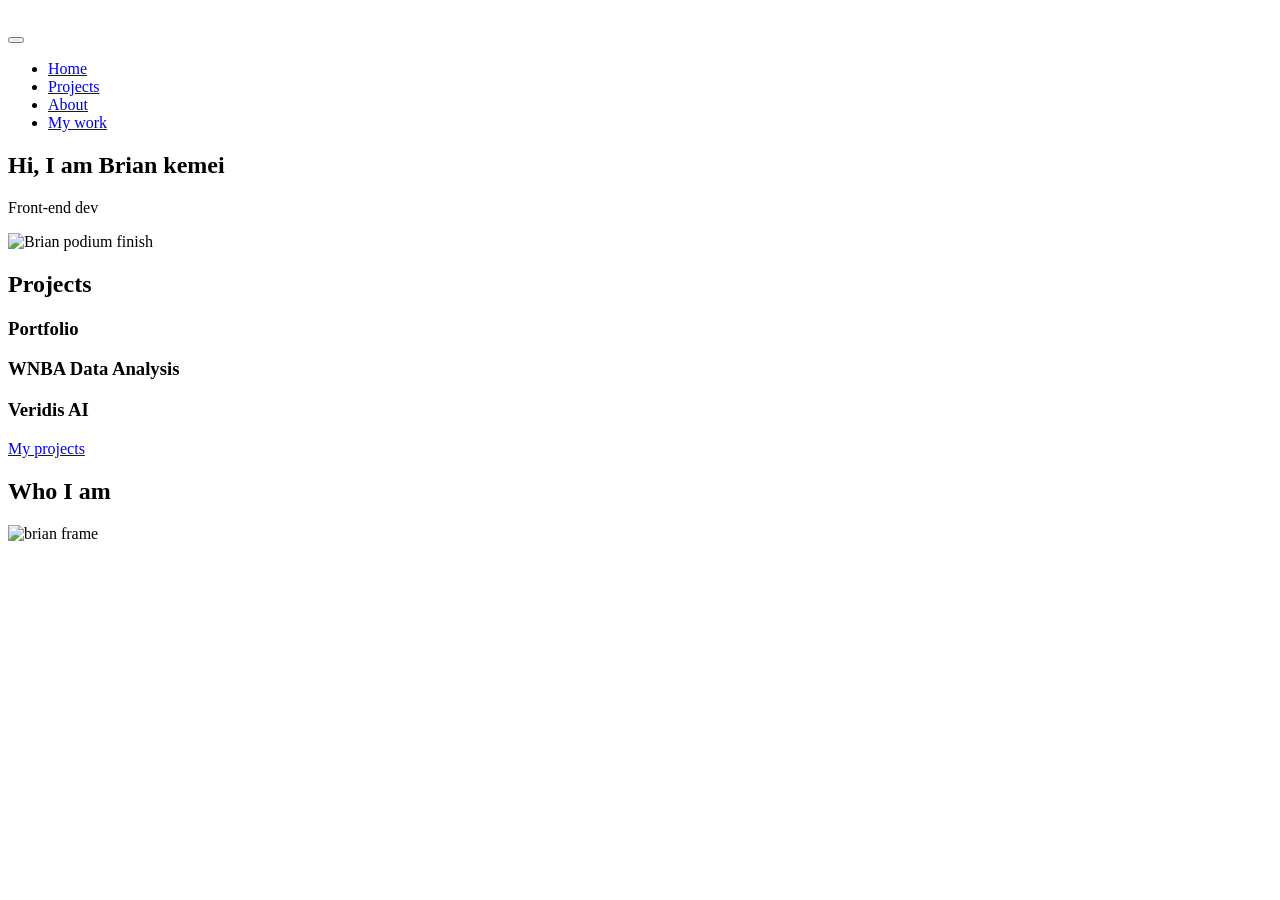
==== Brian.html @ f70ba1d6 "Adding the sections" ====
<!DOCTYPE html>
<html lang="en">
<head>
    <meta charset="UTF-8">
    <meta name="viewport" content="width=device-width, initial-scale=1.0">
    <title>Brian Portfolio Website</title>

    <link rel="stylesheet" href="https://cdnjs.cloudflare.com/ajax/libs/normalize/7.0.0/normalize.min.css">
    <link rel="stylesheet" href="https://cdnjs.cloudflare.com/ajax/libs/font-awesome/5.11.2/css/all.css" integrity="sha256-46qynGAkLSFpVbEBog43gvNhfrOj+BmwXdxFgVK/Kvc=" crossorigin="anonymous" />
</head>
<body>
    <!--heade section-->
    <header>
        <div class="logo">
            <img src="Resources\Brian-1.JPG" alt="">       

        </div>
        <!--Toggle button to open and close navigation-->
        <button class="nav-toggle" aria-label="toggle navigation">
            <span class="hamburger"></span>
        </button>

        <!--Navigation links-->
        <nav class="nav">
            <ul class="nav__list">
                <li class="nav__item"> <a href="#home" class="nav__link"> Home </a></li>
                <li class="nav__item"> <a href="#services" class="nav__link">Projects </a></li>
                <li class="nav__item"> <a href="#about" class="nav__link"> About </a></li>
                <li class="nav__item"> <a href="#work" class="nav__link"> My work </a></li>
            </ul>
        </nav>        
    </header>
    <!--Introduction section-->
     <section class="intro" id="home">
        <h1 class="section__title section__title--intro">
            Hi, I am <strong>Brian kemei</strong>
        </h1>
        <p class="section__subtitle section__subtitle--intro"> Front-end dev </p>
        <img src="Resources\athlete.JPG" alt="Brian podium finish">
     </section>
     <!--Projects section-->
     <section class="my-projects" id="projects">
        <h2 class="section__title section__title--projects">Projects </h2> 
        
        <div class="projects">
            <div class="projects">
            <h3>Portfolio </h3>
            <p> </p>
        </div>
        <!-- project 2-->
         <div class="projects">
            <h3> WNBA Data Analysis </h3>
            <p> </p>
        </div>
        <!--Project 3-->

        <div class="projects">
            <h3>Veridis AI </h3>
            <p> </p>
        </div>

        </div>
        <a href="#work" class="btn">My projects </a>

     </section>

     <!--About section-->
     <section class="about" id="about">
        <h2 class="section__title section__title--about"> Who I am</h2>
        <p class="section__subtitle section__subtitle--about"></p>
        <div class="about-me__body">
            <p>

            </p>

        </div>
        <img src="Resources\Briank.jpg" alt="brian frame">

     </section>
     <!--My work-->
    
</body>
</html>
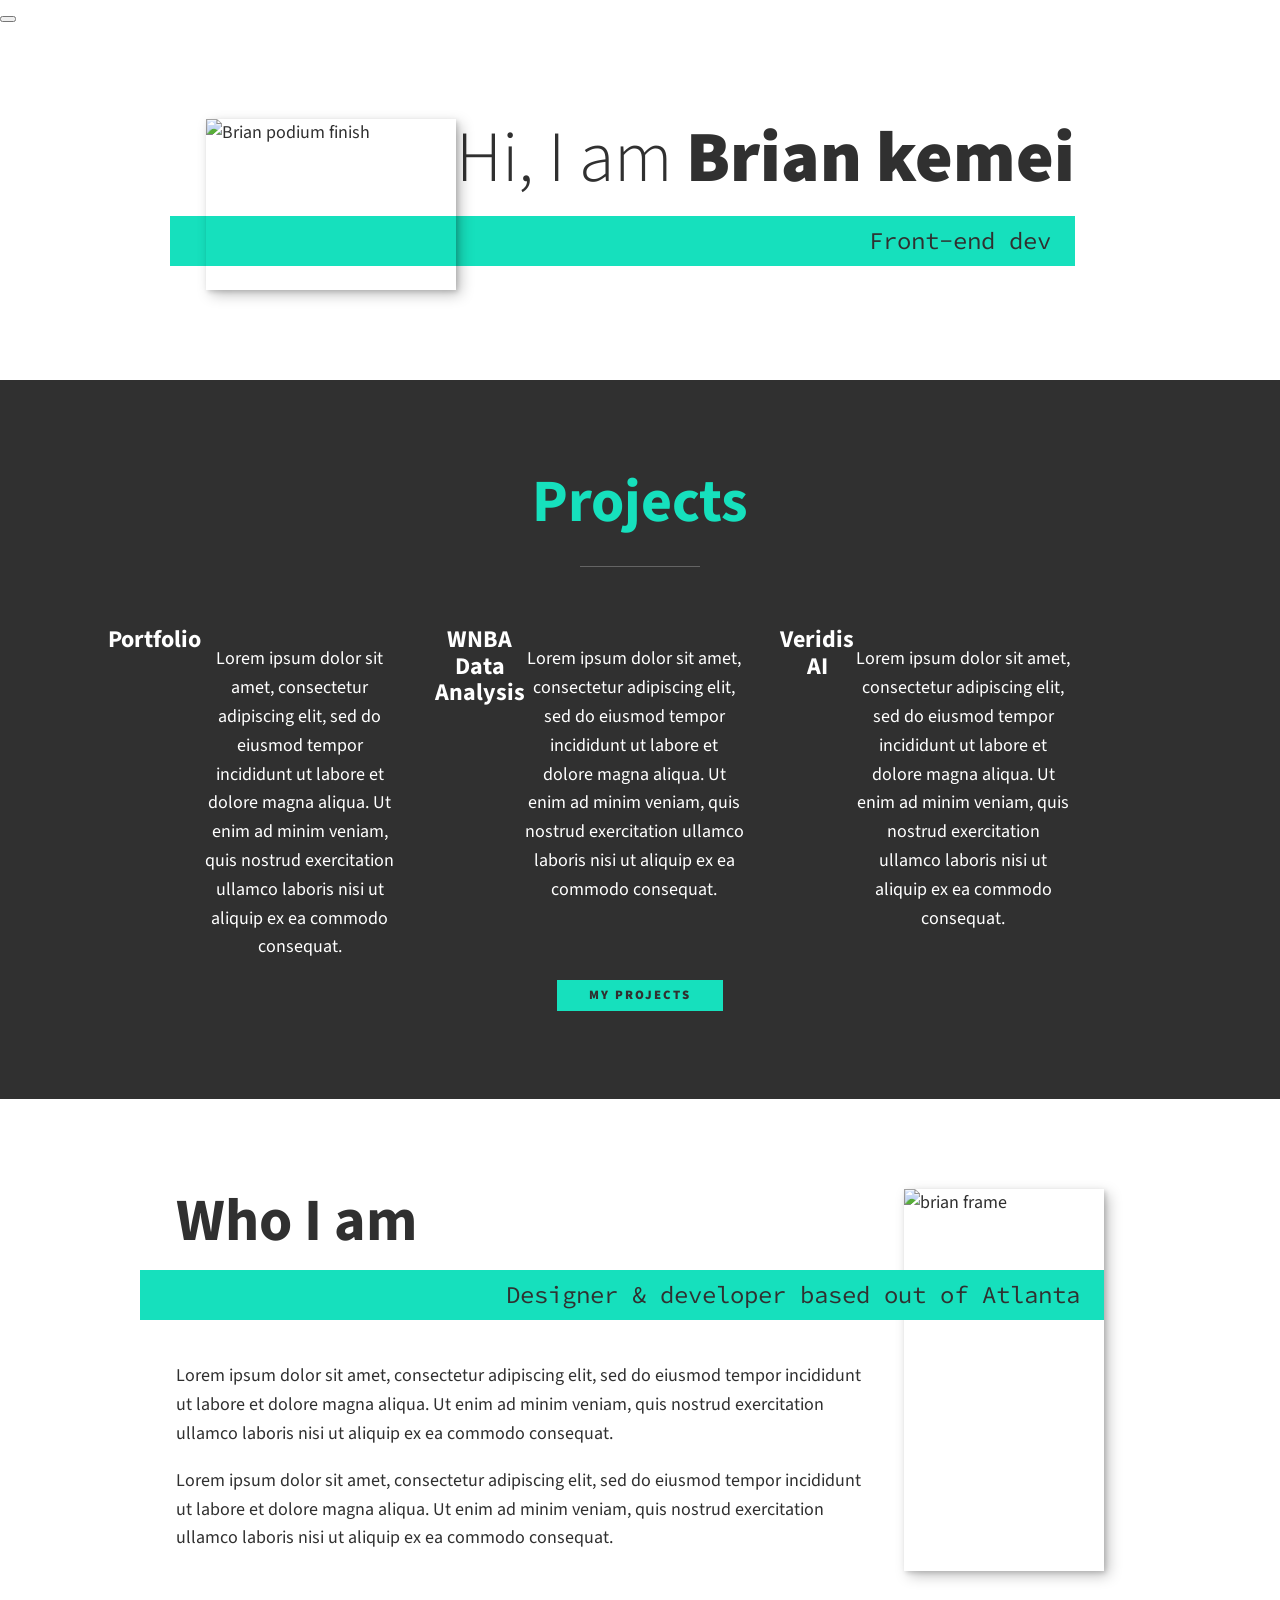
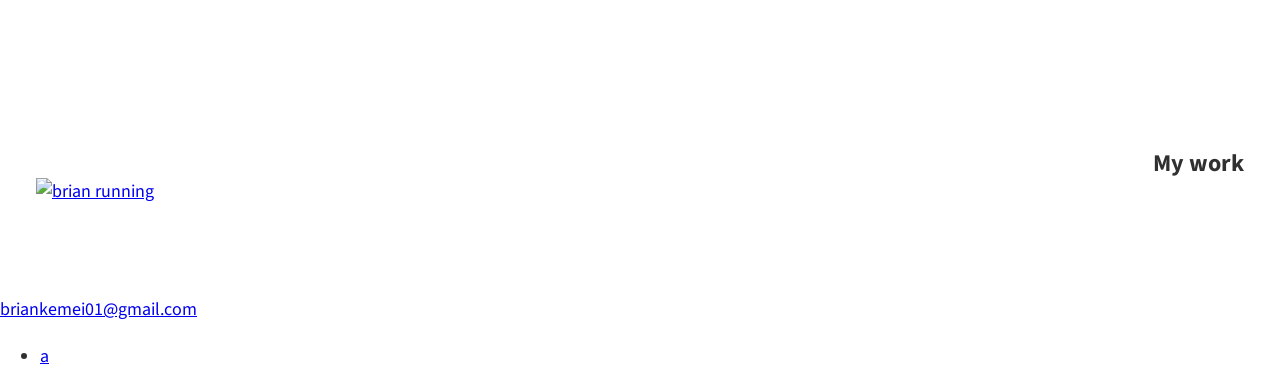
==== commit 9baacc58: "style on the project, about, intro sections" ====
--- a/Brian.html
+++ b/Brian.html
@@ -7,12 +7,18 @@
 
     <link rel="stylesheet" href="https://cdnjs.cloudflare.com/ajax/libs/normalize/7.0.0/normalize.min.css">
     <link rel="stylesheet" href="https://cdnjs.cloudflare.com/ajax/libs/font-awesome/5.11.2/css/all.css" integrity="sha256-46qynGAkLSFpVbEBog43gvNhfrOj+BmwXdxFgVK/Kvc=" crossorigin="anonymous" />
+
+    <!--stylesheet-->
+    <link rel="stylesheet" href="style.css">
+
+    <!-- fonts -->
+        <link href="https://fonts.googleapis.com/css?family=Source+Code+Pro:400,900|Source+Sans+Pro:300,900&display=swap" rel="stylesheet">
 </head>
 <body>
-    <!--heade section-->
+    <!--header section-->
     <header>
         <div class="logo">
-            <img src="Resources\Brian-1.JPG" alt="">       
+            <img src="Resources\profile-pic-2.png" alt="">       
 
         </div>
         <!--Toggle button to open and close navigation-->
@@ -36,28 +42,29 @@
             Hi, I am <strong>Brian kemei</strong>
         </h1>
         <p class="section__subtitle section__subtitle--intro"> Front-end dev </p>
-        <img src="Resources\athlete.JPG" alt="Brian podium finish">
+        <img src="Resources\athlete.JPG" alt="Brian podium finish" class="intro__img">
      </section>
      <!--Projects section-->
      <section class="my-projects" id="projects">
         <h2 class="section__title section__title--projects">Projects </h2> 
         
         <div class="projects">
+
             <div class="projects">
             <h3>Portfolio </h3>
-            <p> </p>
-        </div>
+            <p>Lorem ipsum dolor sit amet, consectetur adipiscing elit, sed do eiusmod tempor incididunt ut labore et dolore magna aliqua. Ut enim ad minim veniam, quis nostrud exercitation ullamco laboris nisi ut aliquip ex ea commodo consequat.</p>
+            </div>
         <!-- project 2-->
-         <div class="projects">
+            <div class="projects">
             <h3> WNBA Data Analysis </h3>
-            <p> </p>
-        </div>
+            <p>Lorem ipsum dolor sit amet, consectetur adipiscing elit, sed do eiusmod tempor incididunt ut labore et dolore magna aliqua. Ut enim ad minim veniam, quis nostrud exercitation ullamco laboris nisi ut aliquip ex ea commodo consequat.</p>
+            </div>
         <!--Project 3-->
 
-        <div class="projects">
+            <div class="projects">
             <h3>Veridis AI </h3>
-            <p> </p>
-        </div>
+            <p>Lorem ipsum dolor sit amet, consectetur adipiscing elit, sed do eiusmod tempor incididunt ut labore et dolore magna aliqua. Ut enim ad minim veniam, quis nostrud exercitation ullamco laboris nisi ut aliquip ex ea commodo consequat.</p>
+            </div>
 
         </div>
         <a href="#work" class="btn">My projects </a>
@@ -65,19 +72,42 @@
      </section>
 
      <!--About section-->
-     <section class="about" id="about">
+     <section class="about-me" id="about">
         <h2 class="section__title section__title--about"> Who I am</h2>
-        <p class="section__subtitle section__subtitle--about"></p>
+        <p class="section__subtitle section__subtitle--about"> Designer & developer based out of Atlanta</p>
         <div class="about-me__body">
-            <p>
-
-            </p>
+            <p>Lorem ipsum dolor sit amet, consectetur adipiscing elit, sed do eiusmod tempor incididunt ut labore et dolore magna aliqua. Ut enim ad minim veniam, quis nostrud exercitation ullamco laboris nisi ut aliquip ex ea commodo consequat.</p>
+            <p>Lorem ipsum dolor sit amet, consectetur adipiscing elit, sed do eiusmod tempor incididunt ut labore et dolore magna aliqua. Ut enim ad minim veniam, quis nostrud exercitation ullamco laboris nisi ut aliquip ex ea commodo consequat.</p>
 
         </div>
-        <img src="Resources\Briank.jpg" alt="brian frame">
+        <img src="Resources\Briank.jpg" alt="brian frame" class="about__me--img">
 
      </section>
      <!--My work-->
+     <section class="my-work" id="work">
+        <h2 class="section__subtitle"> My work</h2>
+        <p class="section__subtitle"> </p>
+
+        <div class="Portfolio">
+            <!--portfolio item 00-->
+            <a href="#" class="Portfolio__item"> 
+                <img src="Resources\education.png" alt="brian running">
+            </a>
+
+        </div>
+
+     </section>
+
+     <!--footer-->
+     <footer >
+        <a href="mailto:briankemei01@gmail.com" class="footer--link">briankemei01@gmail.com</a>
+
+        <!--social media links-->
+        <ul class="social__list">
+            <li class="social__list--item"> <a class="social__list--link" href="https://codepen.io">a</a></li>
+        </ul>
+
+     </footer>
     
 </body>
 </html>
--- a/style.css
+++ b/style.css
@@ -0,0 +1,244 @@
+*,
+*::before,
+*::after{
+    box-sizing: border-box;
+}
+:root{
+    --ff-primary:'Source Sans Pro', sans-serif ;
+    --ff-secondary:'Source Code Pro', monospace ;
+    --fw-reg: 300;
+    --fw-bold: 900;
+    
+    --clr-light: #fff;
+    --clr-dark: #303030;
+    --clr-accent: #16e0bd;
+    
+    --fs-h1: 3rem;
+    --fs-h2: 2.25rem;
+    --fs-h3: 1.25rem;
+    --fs-body: 1rem;
+
+    /*box shadow*/
+    --bs:0.25em 0.25em 0.75em rgba(0,0,0,0.25),
+    0.125em 0.125em 0.25em rgba(0,0,0,.15);
+}
+@media (min-width: 800px) {
+    :root {
+        --fs-h1: 4.5rem;
+        --fs-h2: 3.75rem;
+        --fs-h3: 1.5rem;
+        --fs-body: 1.125rem;
+    }
+}
+
+body{
+    background: var(--clr-light);
+    color: var(--clr-dark);
+    margin: 0;
+    font-family: var(--ff-primary);
+    font-size: var(--fs-body);
+    line-height: 1.6;
+}
+section{
+    padding: 5em 2em;
+}
+
+img{
+    display: block;
+    max-width: 100%;
+}
+
+strong{ font-weight: var(--fw-bold);}
+
+:focus{
+    outline: 3px solid var(--clr-accent);
+    outline-offset: 3px;
+}
+
+.btn{
+    display:inline;
+    padding: .5em 2.5em;
+    background: var(--clr-accent);
+    color: var(--clr-dark);
+    text-decoration: none;
+    cursor: pointer;
+    font-size: .8rem;
+    text-transform: uppercase;
+    letter-spacing: 2px;
+    font-weight: var(--fw-bold);
+    transition: transform 200ms ease-in-out;
+    }
+
+.btn:hover{
+    transform: scale(1.1);
+}
+/*Typography*/
+h1,
+h2,
+h3{
+    line-height: 1.1;
+    margin: 0;
+
+}
+h1{font-size: var(--fs-h1);}
+h2{font-size: var(--fs-h2);}
+h3{font-size: var(--fs-h3);}
+
+.section__title{
+    margin-bottom: .25em;
+}
+
+.section__title--intro{
+    font-weight: var(--fw-reg);
+}
+.section__subtitle--intro strong{
+    display: block;
+}
+
+.section__subtitle{
+    margin: 0;
+    font-size: var(--fs-h3);
+}
+
+.section__subtitle--intro,
+.section__subtitle--about{
+    background: var(--clr-accent);
+    font-family: var(--ff-secondary);
+    margin-bottom: 1em;
+    padding: .25em 1em;
+}
+
+/*Header*/
+nav {display: none;}
+
+/*intro section*/
+.intro{
+    position: relative;
+}
+
+.intro__img{
+    box-shadow: var(--bs);
+}
+
+.section__subtitle--intro{
+    display: inline-block;
+}
+
+@media(min-width: 600px) {
+    .intro{
+        display: grid;
+        width: min-content;
+        margin: 0 auto;
+        grid-template-columns: 1em;
+       
+       
+        grid-template-areas: 
+        "img title"
+        "img subtitle";
+        grid-template-columns: min-content max-content;
+    }
+    .intro__img{
+        grid-area: img;
+        min-width: 250px;
+        position: relative;
+        z-index: 2;
+    }
+
+    /*layout purpose*/
+    .section__subtitle{
+        align-self: start;
+        grid-column: -1/1;
+        grid-row: 2;
+        text-align: right;
+        position: relative;
+        left: -1.5em;
+        width: calc(100% + 1.5em);
+
+    }
+}
+
+/*Projects section*/
+.my-projects{
+    background-color: var(--clr-dark);
+    /*background-image: url();*/
+    background-size: cover;
+    background-blend-mode: multiply;
+    color: var(--clr-light);
+    text-align: center;
+    
+}
+.section__title--projects{
+    color: var(--clr-accent);
+    position: relative;
+}
+.section__title--projects::after{
+    content: '';
+    display: block;
+    width: 2em;
+    height: 1px;
+    margin: 0.5em auto 1em;
+    background: var(--clr-light);
+    opacity: 0.25;
+
+}
+.projects {
+    margin-bottom: 4em;
+}
+
+.projects {
+    max-width: 500px;
+    margin: 0 auto;
+}
+
+@media (min-width: 800px) {
+    .projects{
+        display: flex;
+        max-width: 1000px;
+        margin-left:2em ;
+    }
+    .service + .service{
+        margin-left: 2em;
+    }
+}
+
+/*About me section*/
+
+.about-me{
+    max-width: 1000px;
+    margin: 0 auto;
+
+}
+.about__me--img{
+    box-shadow: var(--bs);
+}
+
+@media (min-width:600px){
+    .about-me{
+        display: grid;
+        grid-template-columns: 1fr 200px;
+        grid-template-areas: 
+        "title img"
+        "subtitle img"
+        "text img";
+        grid-column-gap:2em;
+    }
+    
+    .section__title{
+        grid-area: title;
+
+    }
+    .section__subtitle--about{
+        grid-column: 1/-1;
+        grid-row:2;
+
+    }
+
+    .about__me--img{
+        grid-row: 1/-1;
+        grid-column: 2;
+
+    }
+
+}
+
+
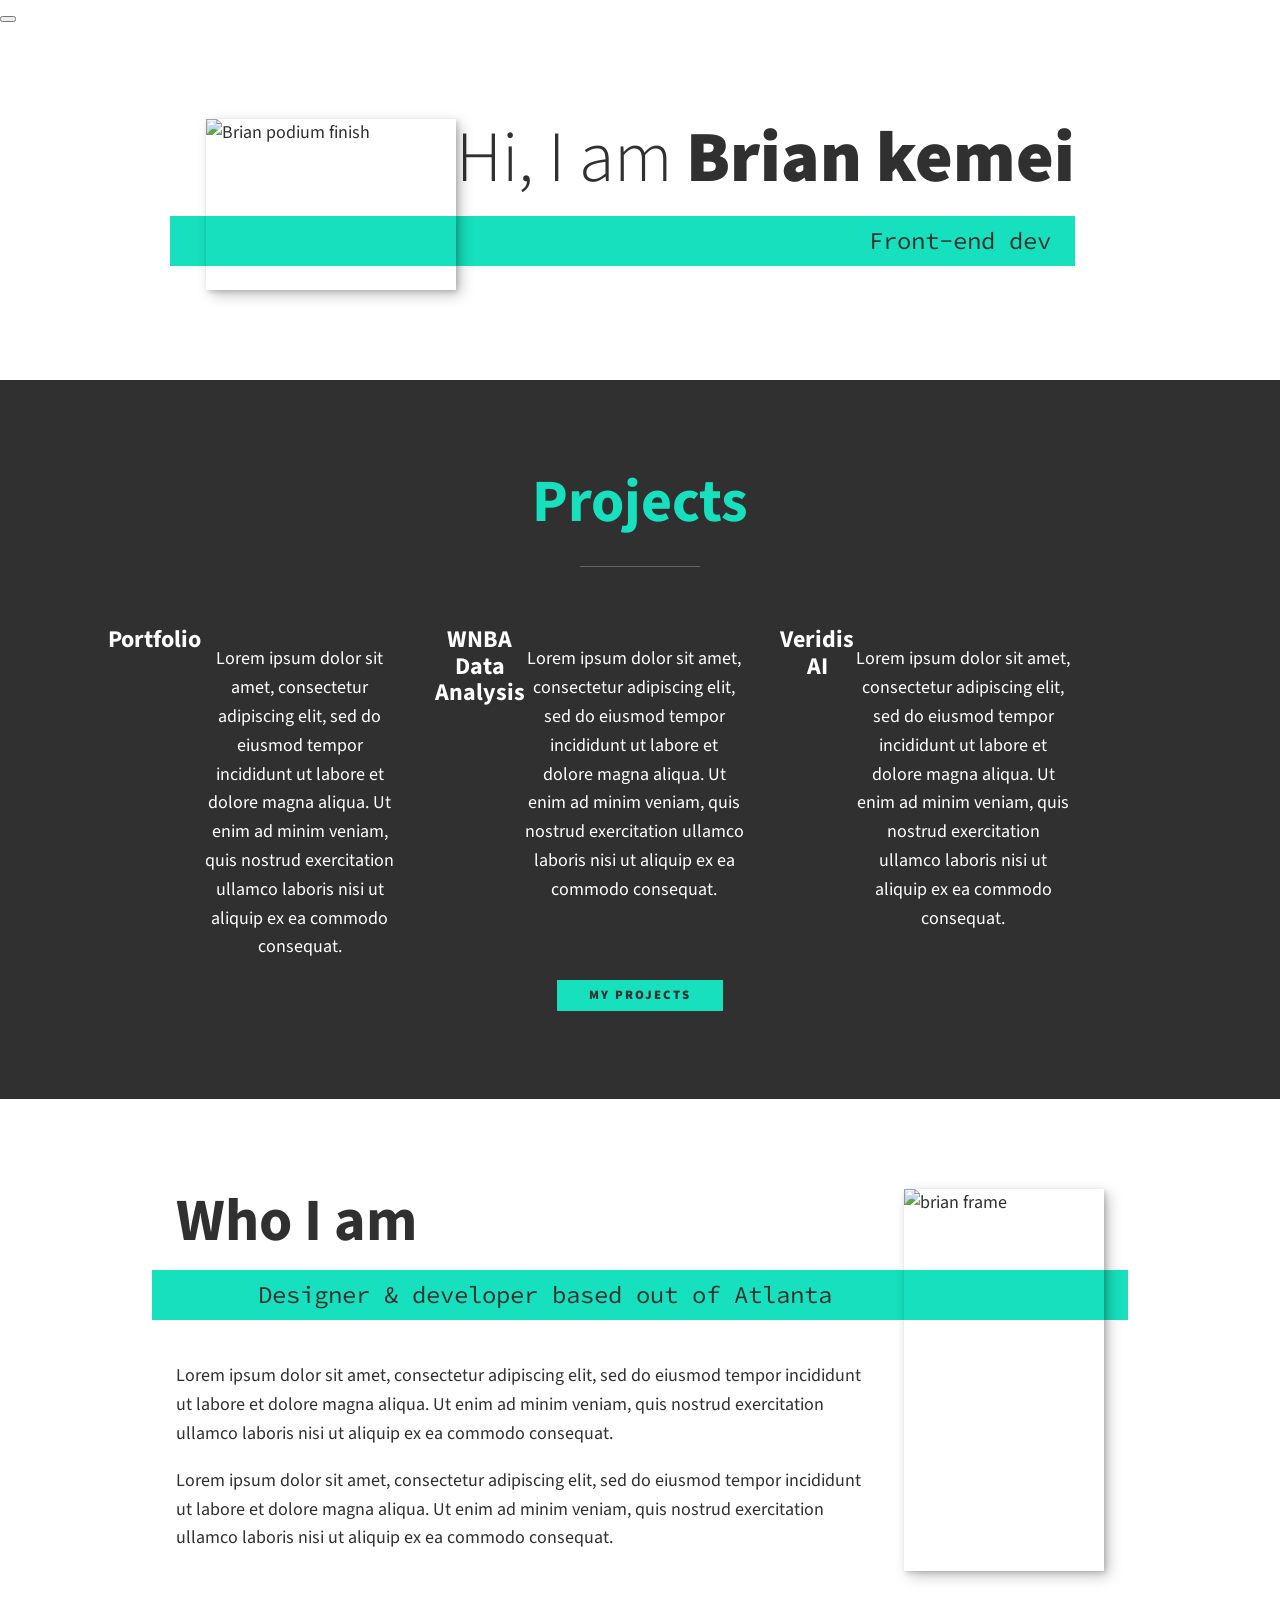
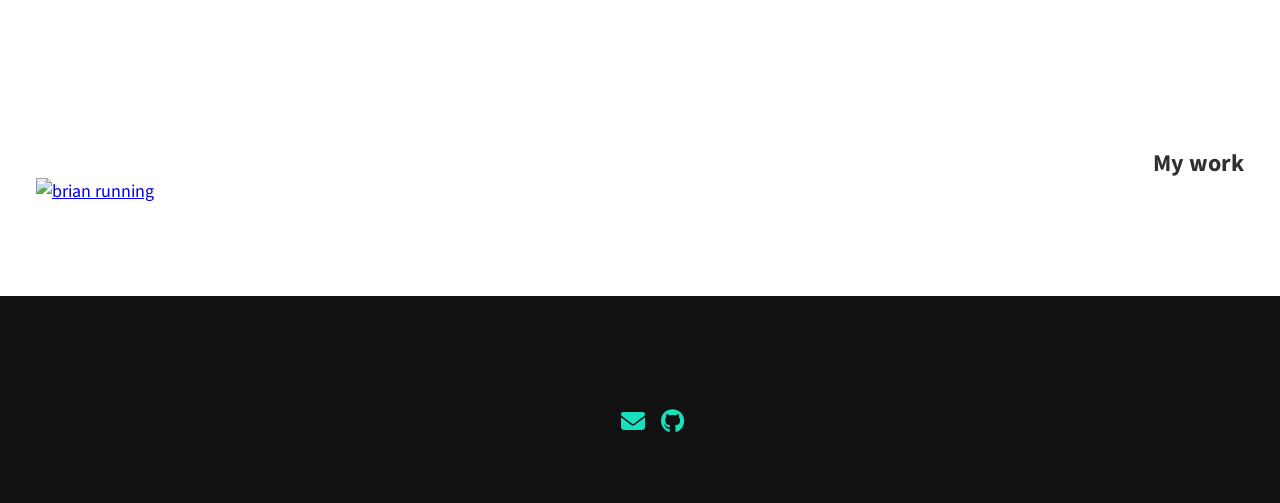
==== commit ae7e8b60: "style on the footer section and added links" ====
--- a/Brian.html
+++ b/Brian.html
@@ -5,8 +5,8 @@
     <meta name="viewport" content="width=device-width, initial-scale=1.0">
     <title>Brian Portfolio Website</title>
 
+    <link rel="stylesheet" href="https://cdnjs.cloudflare.com/ajax/libs/font-awesome/6.5.1/css/all.min.css">
     <link rel="stylesheet" href="https://cdnjs.cloudflare.com/ajax/libs/normalize/7.0.0/normalize.min.css">
-    <link rel="stylesheet" href="https://cdnjs.cloudflare.com/ajax/libs/font-awesome/5.11.2/css/all.css" integrity="sha256-46qynGAkLSFpVbEBog43gvNhfrOj+BmwXdxFgVK/Kvc=" crossorigin="anonymous" />
 
     <!--stylesheet-->
     <link rel="stylesheet" href="style.css">
@@ -18,7 +18,7 @@
     <!--header section-->
     <header>
         <div class="logo">
-            <img src="Resources\profile-pic-2.png" alt="">       
+            <!--<img src="Resources\profile-pic-2.png" alt="">    -->  
 
         </div>
         <!--Toggle button to open and close navigation-->
@@ -99,13 +99,24 @@
      </section>
 
      <!--footer-->
-     <footer >
-        <a href="mailto:briankemei01@gmail.com" class="footer--link">briankemei01@gmail.com</a>
-
+     <footer class="footer">
+        
         <!--social media links-->
         <ul class="social__list">
-            <li class="social__list--item"> <a class="social__list--link" href="https://codepen.io">a</a></li>
+            
+            
+            <li class="social__list--item">
+                <a class="social__list--link" href="mailto:briankemei01@gmail.com"><i class="fa-solid fa-envelope"></i></a>
+            </li>
+
+            <li class="social__list--item">
+                <a class="social__list--link" href="https://github.com/briankemei"><i class="fa-brands fa-github"></i></a>
+            </li>
+             <li class="social__list--item">
+                <a class="social__list--link" href="https://www.linkedin.com/in/briankemei/"><i class="fa-brands fa-square-linkedin"></i></a>
+            </li>
         </ul>
+        
 
      </footer>
     
--- a/style.css
+++ b/style.css
@@ -230,15 +230,53 @@
     .section__subtitle--about{
         grid-column: 1/-1;
         grid-row:2;
+        position: relative;
+        left: -1em;
+        width: calc(100% + 2em);
+        padding-left: 1em;
+        padding-right: calc(200px + 4em);
 
     }
 
     .about__me--img{
-        grid-row: 1/-1;
+        grid-row: img;
         grid-column: 2;
-
-    }
-
-}
-
-
+        position: relative;
+        z-index: 2;
+
+    }
+
+}
+
+.footer{
+    background:#111 ;
+    color: var(--clr-accent);
+    text-align: center;
+    padding: 2.5em 0;
+    font-size: var(--fs-h3);
+}
+.footer a{
+    color:inherit;
+    text-decoration: none;
+
+}
+.footer--link:hover,
+.social-list__link:hover{
+    opacity:.7;
+}
+
+.footer--link:hover{
+    text-decoration: underline;
+}
+.social__list{
+    list-style: none;
+    display: flex;
+    justify-content: center;
+    margin: 2em 0 0;
+}
+.social__list--item{
+    margin: 0 .5rem;
+
+}
+
+
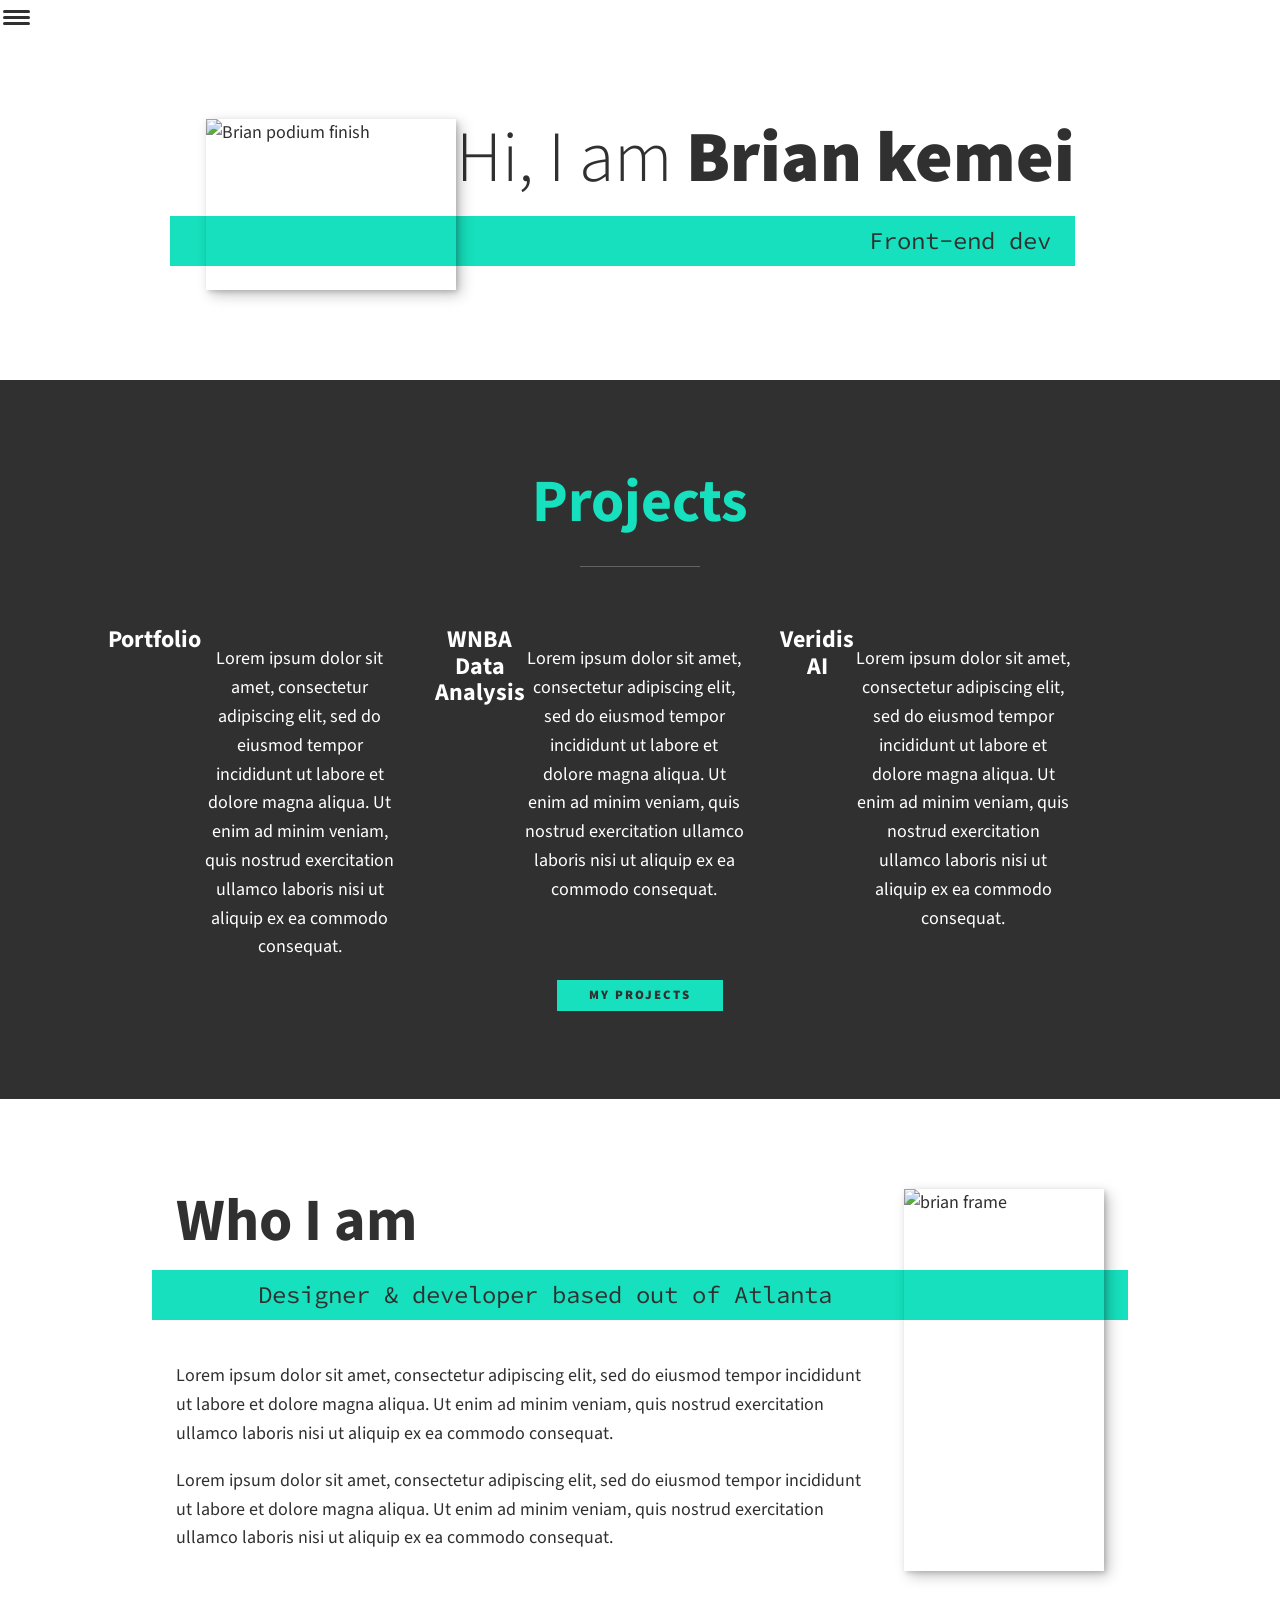
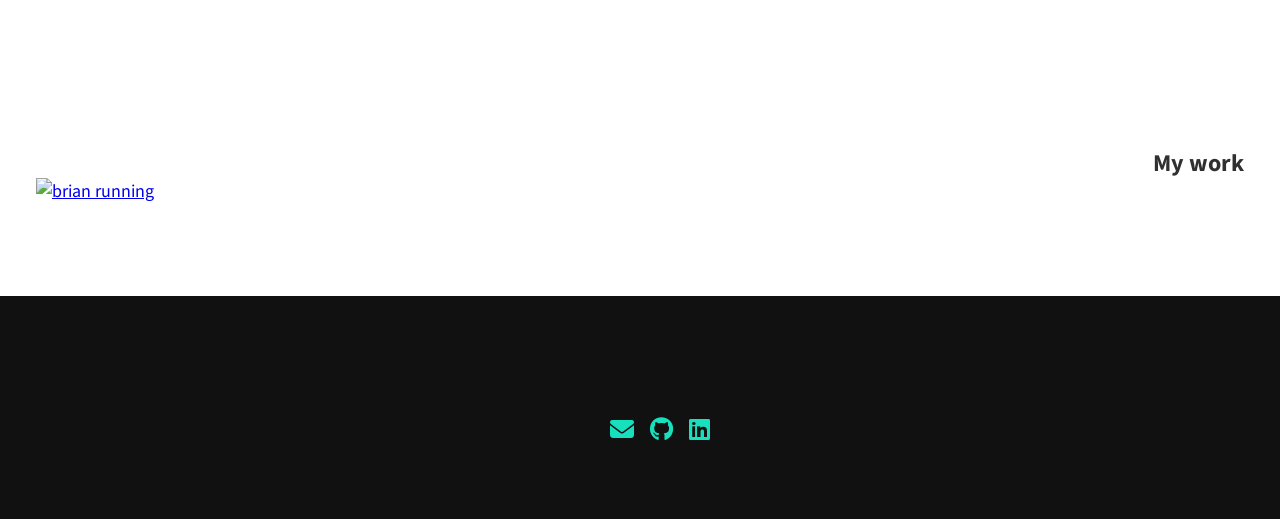
==== commit cb225435: "Style on hamburger, navigation link" ====
--- a/Brian.html
+++ b/Brian.html
@@ -102,8 +102,7 @@
      <footer class="footer">
         
         <!--social media links-->
-        <ul class="social__list">
-            
+        <ul class="social__list">           
             
             <li class="social__list--item">
                 <a class="social__list--link" href="mailto:briankemei01@gmail.com"><i class="fa-solid fa-envelope"></i></a>
@@ -113,7 +112,7 @@
                 <a class="social__list--link" href="https://github.com/briankemei"><i class="fa-brands fa-github"></i></a>
             </li>
              <li class="social__list--item">
-                <a class="social__list--link" href="https://www.linkedin.com/in/briankemei/"><i class="fa-brands fa-square-linkedin"></i></a>
+                <a class="social__list--link" href="https://www.linkedin.com/in/briankemei"><i class="fa-brands fa-linkedin"></i></a>
             </li>
         </ul>
         
--- a/style.css
+++ b/style.css
@@ -109,8 +109,84 @@
 }
 
 /*Header*/
-nav {display: none;}
-
+
+.header{
+    display: flex;
+    justify-content: space-between;
+    padding: 1em;
+
+}
+
+.logo{
+    max-width: 100px;
+}
+.nav{
+    position: fixed;
+    background: var(--clr-dark);
+    color: var(--clr-light);
+    top: 0;
+    bottom: 0;
+    left: 0;
+    right: 0;
+    z-index: 0;
+    transform: translate(100%);
+    transition: transfrom 250ms cubic-bezier(.5, 0, .5, 1);
+}
+.nav__list{
+    list-style: none;
+    display: flex;
+    height: 100%;
+    flex-direction: column;
+    justify-content: space-evenly;
+    align-items: center;
+    margin: 0;
+    padding: 0;
+
+}
+.nav__link{
+    color: inherit;
+    font-weight: var(--fw-bold);
+    font-size: var(--fs-h5);
+    text-decoration: none;
+}
+.nav__link:hover{
+    color: var(--clr-accent);
+}
+.nav-toggle{
+    padding: .25em;
+    background: transparent;
+    border: 0;
+}
+/*Hamburger*/
+
+.hamburger{
+    
+    display: block;    
+    position: relative;
+}
+.hamburger,
+.hamburger::before,
+.hamburger::after {
+    background: var(--clr-dark);
+    width: 2em;
+    height: 3px;
+    border-radius: 1em;
+    transition: transform 250ms ease-in-out;
+}
+
+.hamburger::before,
+.hamburger::after {
+    content: '';
+    position: absolute;
+    left: 0;
+    right: 0;
+}
+.hamburger::before{
+    top:6px;
+}
+.hamburger::after{
+    bottom: 6px;
+}
 /*intro section*/
 .intro{
     position: relative;
@@ -275,8 +351,7 @@
     margin: 2em 0 0;
 }
 .social__list--item{
-    margin: 0 .5rem;
-
-}
-
-
+    margin:.5rem;
+}
+
+
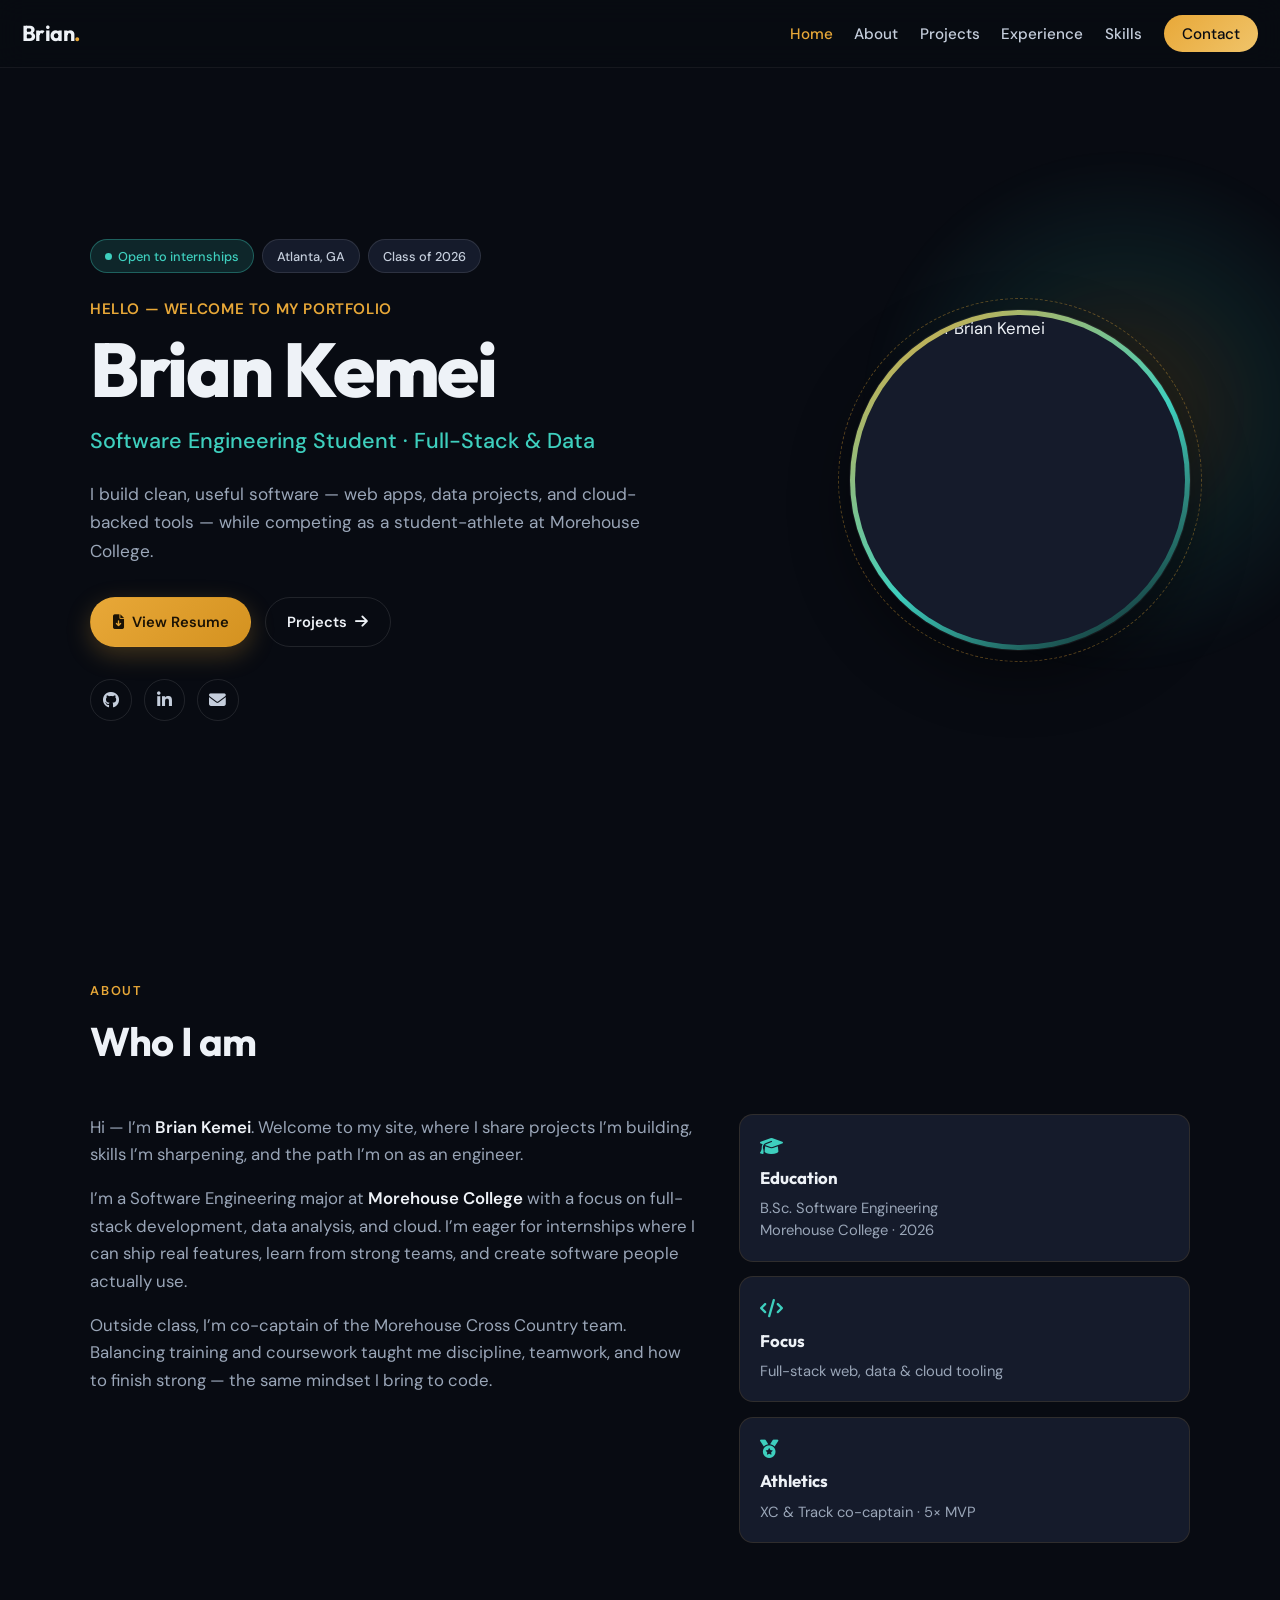
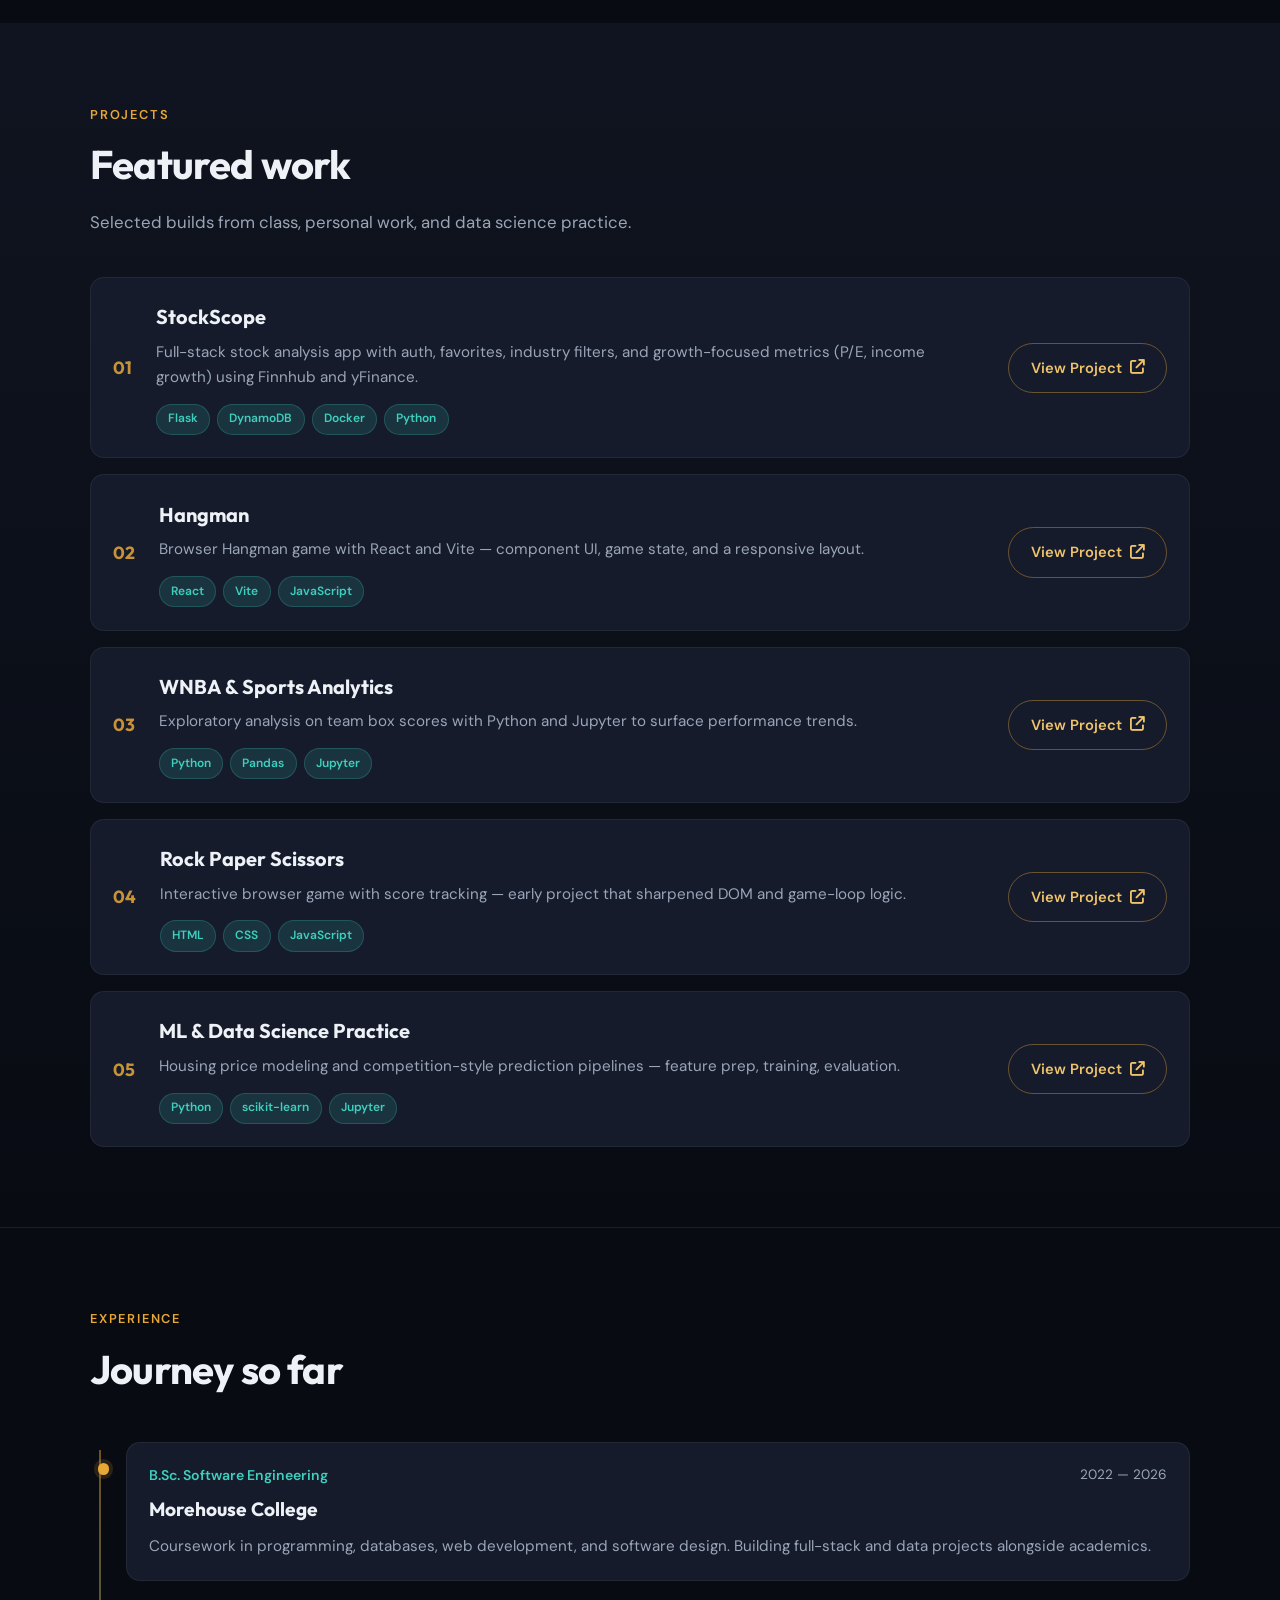
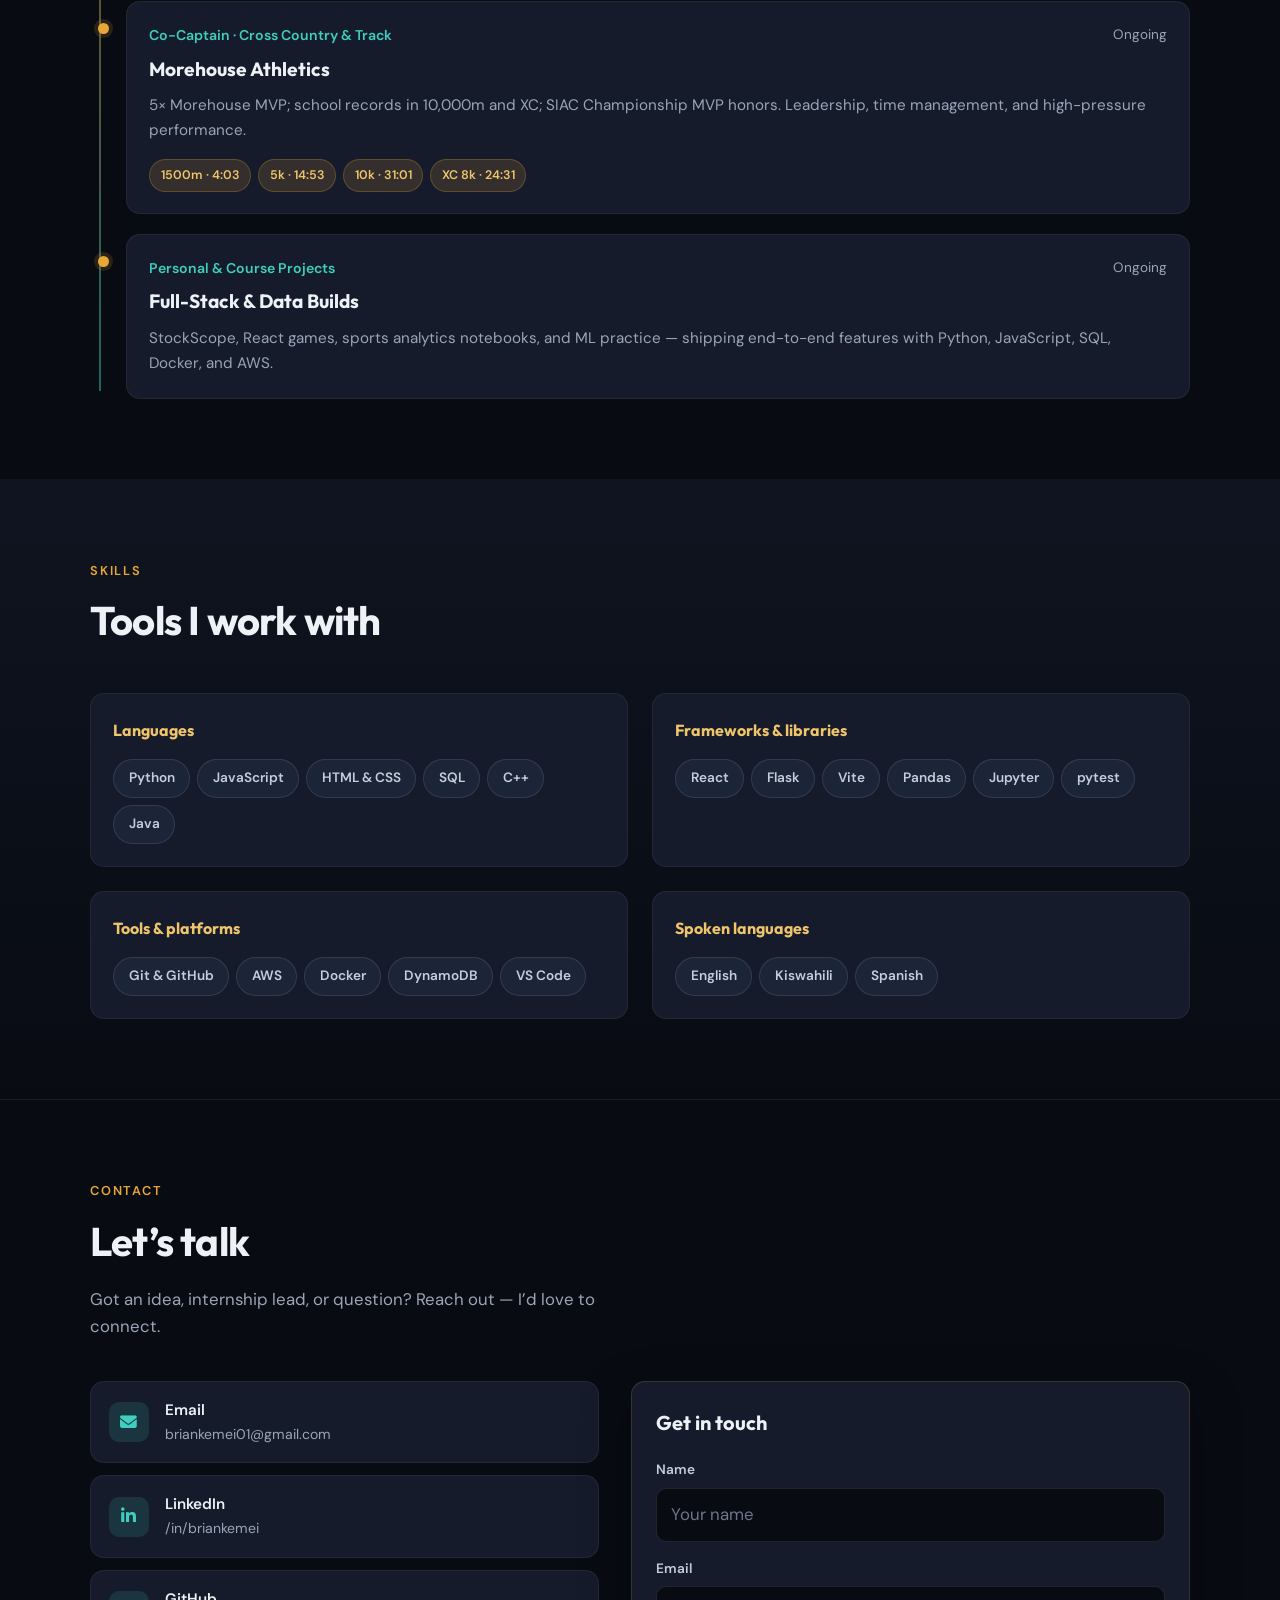
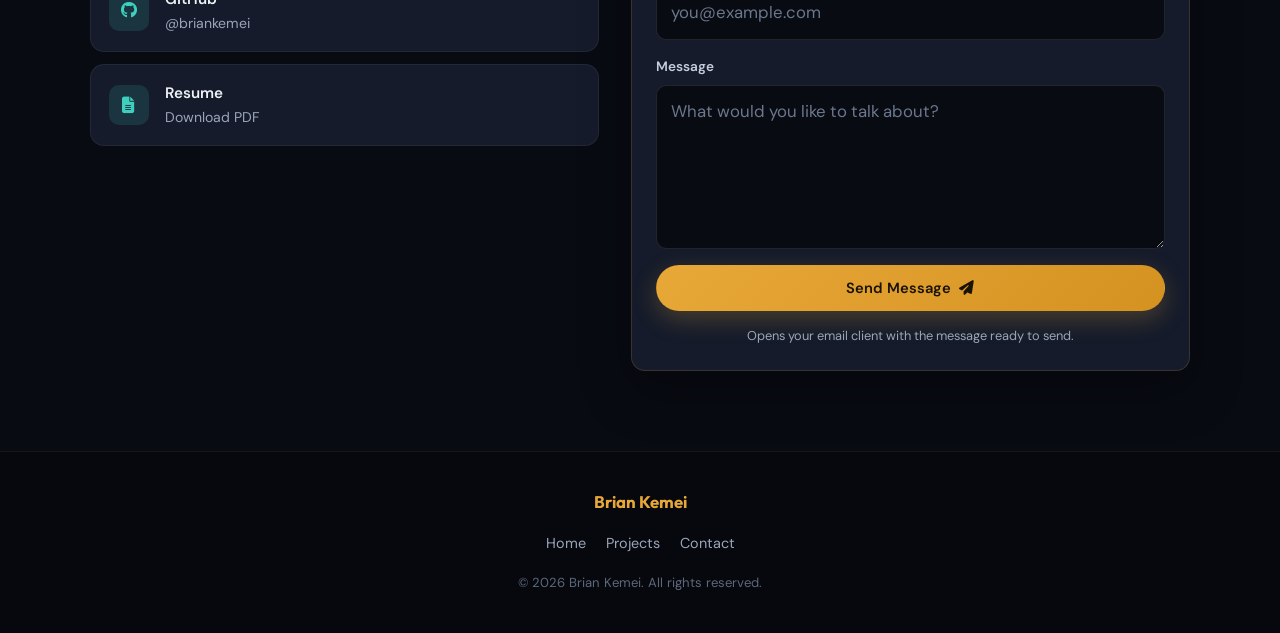
==== commit bccd31d7: "Redesign portfolio as student showcase site Dark midnight theme with gold and aqua accents, hero pho" ====
--- a/Brian.html
+++ b/Brian.html
@@ -2,122 +2,13 @@
 <html lang="en">
 <head>
     <meta charset="UTF-8">
+    <meta http-equiv="refresh" content="0; url=index.html">
     <meta name="viewport" content="width=device-width, initial-scale=1.0">
-    <title>Brian Portfolio Website</title>
-
-    <link rel="stylesheet" href="https://cdnjs.cloudflare.com/ajax/libs/font-awesome/6.5.1/css/all.min.css">
-    <link rel="stylesheet" href="https://cdnjs.cloudflare.com/ajax/libs/normalize/7.0.0/normalize.min.css">
-
-    <!--stylesheet-->
-    <link rel="stylesheet" href="style.css">
-
-    <!-- fonts -->
-        <link href="https://fonts.googleapis.com/css?family=Source+Code+Pro:400,900|Source+Sans+Pro:300,900&display=swap" rel="stylesheet">
+    <title>Redirecting… | Brian Kemei</title>
+    <link rel="canonical" href="index.html">
+    <script>location.replace('index.html');</script>
 </head>
 <body>
-    <!--header section-->
-    <header>
-        <div class="logo">
-            <!--<img src="Resources\profile-pic-2.png" alt="">    -->  
-
-        </div>
-        <!--Toggle button to open and close navigation-->
-        <button class="nav-toggle" aria-label="toggle navigation">
-            <span class="hamburger"></span>
-        </button>
-
-        <!--Navigation links-->
-        <nav class="nav">
-            <ul class="nav__list">
-                <li class="nav__item"> <a href="#home" class="nav__link"> Home </a></li>
-                <li class="nav__item"> <a href="#services" class="nav__link">Projects </a></li>
-                <li class="nav__item"> <a href="#about" class="nav__link"> About </a></li>
-                <li class="nav__item"> <a href="#work" class="nav__link"> My work </a></li>
-            </ul>
-        </nav>        
-    </header>
-    <!--Introduction section-->
-     <section class="intro" id="home">
-        <h1 class="section__title section__title--intro">
-            Hi, I am <strong>Brian kemei</strong>
-        </h1>
-        <p class="section__subtitle section__subtitle--intro"> Front-end dev </p>
-        <img src="Resources\athlete.JPG" alt="Brian podium finish" class="intro__img">
-     </section>
-     <!--Projects section-->
-     <section class="my-projects" id="projects">
-        <h2 class="section__title section__title--projects">Projects </h2> 
-        
-        <div class="projects">
-
-            <div class="projects">
-            <h3>Portfolio </h3>
-            <p>Lorem ipsum dolor sit amet, consectetur adipiscing elit, sed do eiusmod tempor incididunt ut labore et dolore magna aliqua. Ut enim ad minim veniam, quis nostrud exercitation ullamco laboris nisi ut aliquip ex ea commodo consequat.</p>
-            </div>
-        <!-- project 2-->
-            <div class="projects">
-            <h3> WNBA Data Analysis </h3>
-            <p>Lorem ipsum dolor sit amet, consectetur adipiscing elit, sed do eiusmod tempor incididunt ut labore et dolore magna aliqua. Ut enim ad minim veniam, quis nostrud exercitation ullamco laboris nisi ut aliquip ex ea commodo consequat.</p>
-            </div>
-        <!--Project 3-->
-
-            <div class="projects">
-            <h3>Veridis AI </h3>
-            <p>Lorem ipsum dolor sit amet, consectetur adipiscing elit, sed do eiusmod tempor incididunt ut labore et dolore magna aliqua. Ut enim ad minim veniam, quis nostrud exercitation ullamco laboris nisi ut aliquip ex ea commodo consequat.</p>
-            </div>
-
-        </div>
-        <a href="#work" class="btn">My projects </a>
-
-     </section>
-
-     <!--About section-->
-     <section class="about-me" id="about">
-        <h2 class="section__title section__title--about"> Who I am</h2>
-        <p class="section__subtitle section__subtitle--about"> Designer & developer based out of Atlanta</p>
-        <div class="about-me__body">
-            <p>Lorem ipsum dolor sit amet, consectetur adipiscing elit, sed do eiusmod tempor incididunt ut labore et dolore magna aliqua. Ut enim ad minim veniam, quis nostrud exercitation ullamco laboris nisi ut aliquip ex ea commodo consequat.</p>
-            <p>Lorem ipsum dolor sit amet, consectetur adipiscing elit, sed do eiusmod tempor incididunt ut labore et dolore magna aliqua. Ut enim ad minim veniam, quis nostrud exercitation ullamco laboris nisi ut aliquip ex ea commodo consequat.</p>
-
-        </div>
-        <img src="Resources\Briank.jpg" alt="brian frame" class="about__me--img">
-
-     </section>
-     <!--My work-->
-     <section class="my-work" id="work">
-        <h2 class="section__subtitle"> My work</h2>
-        <p class="section__subtitle"> </p>
-
-        <div class="Portfolio">
-            <!--portfolio item 00-->
-            <a href="#" class="Portfolio__item"> 
-                <img src="Resources\education.png" alt="brian running">
-            </a>
-
-        </div>
-
-     </section>
-
-     <!--footer-->
-     <footer class="footer">
-        
-        <!--social media links-->
-        <ul class="social__list">           
-            
-            <li class="social__list--item">
-                <a class="social__list--link" href="mailto:briankemei01@gmail.com"><i class="fa-solid fa-envelope"></i></a>
-            </li>
-
-            <li class="social__list--item">
-                <a class="social__list--link" href="https://github.com/briankemei"><i class="fa-brands fa-github"></i></a>
-            </li>
-             <li class="social__list--item">
-                <a class="social__list--link" href="https://www.linkedin.com/in/briankemei"><i class="fa-brands fa-linkedin"></i></a>
-            </li>
-        </ul>
-        
-
-     </footer>
-    
+    <p>This portfolio moved to <a href="index.html">index.html</a>.</p>
 </body>
-</html>+</html>
